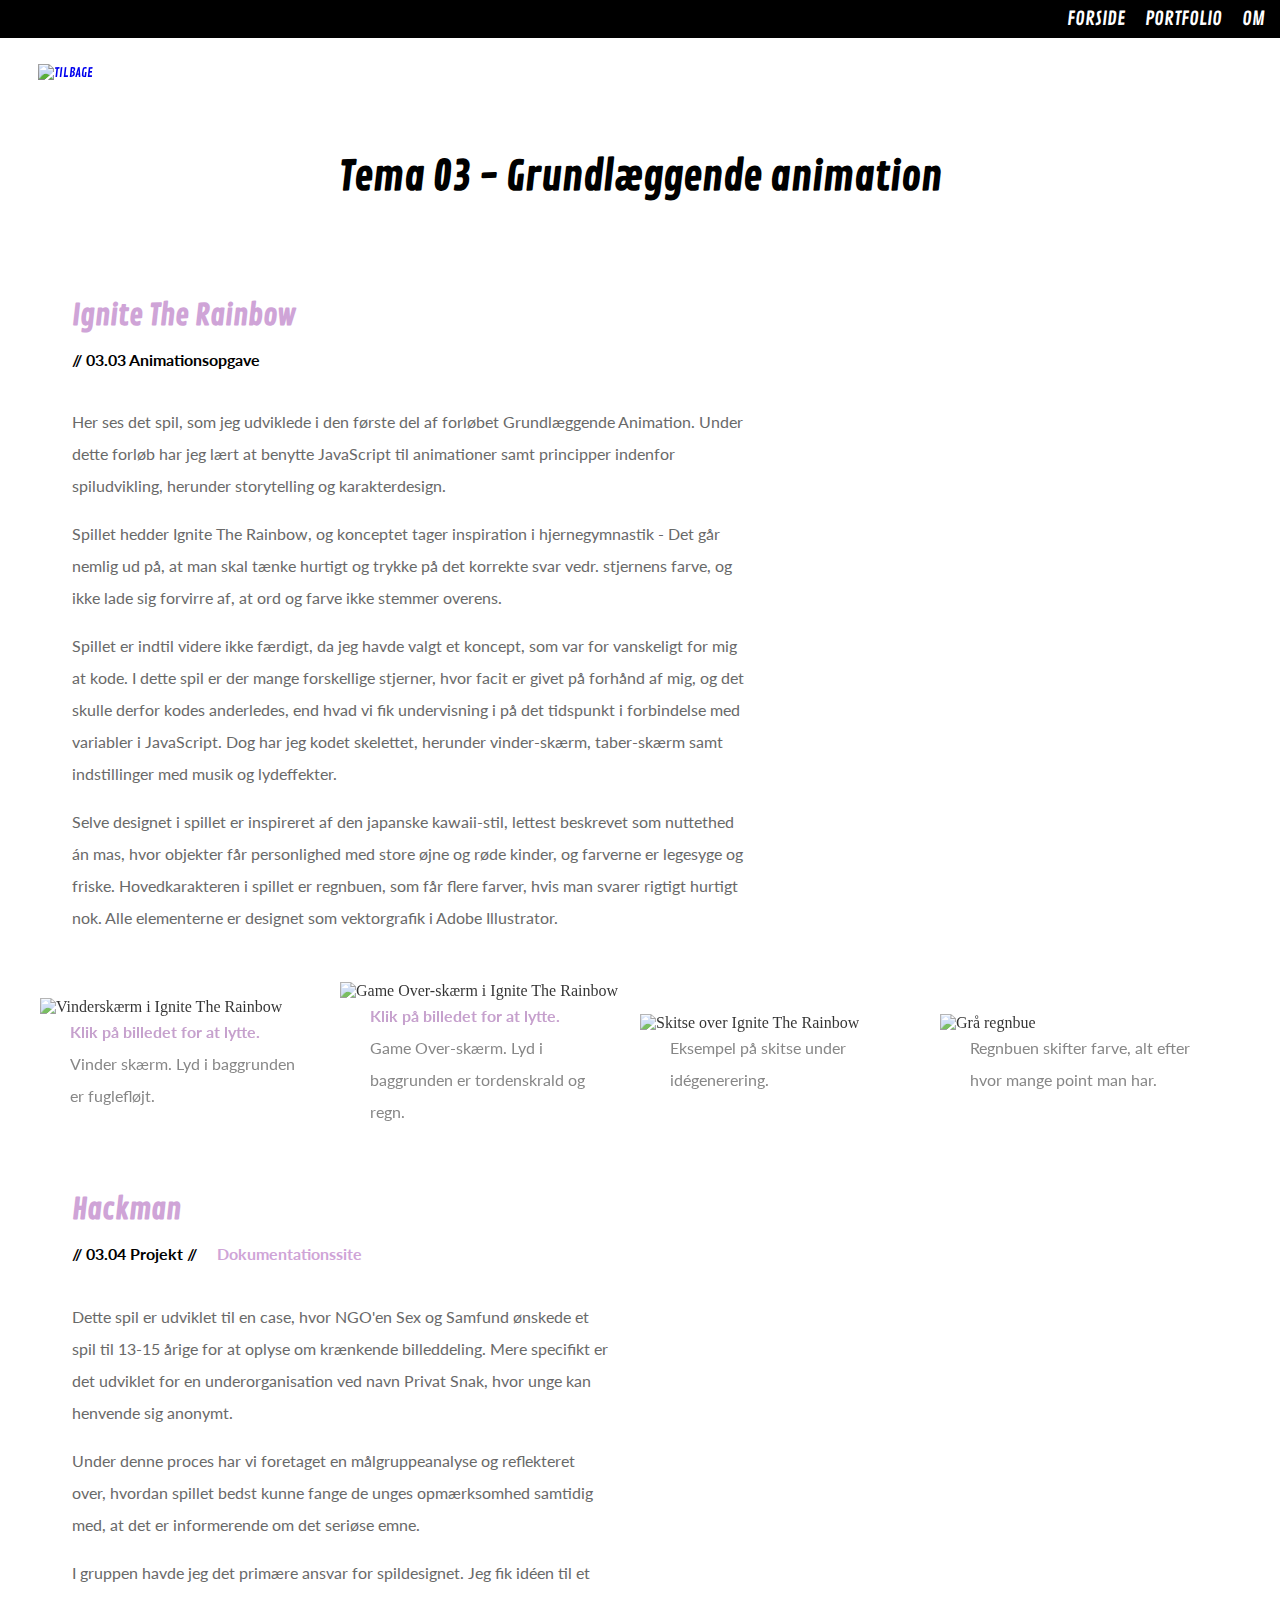
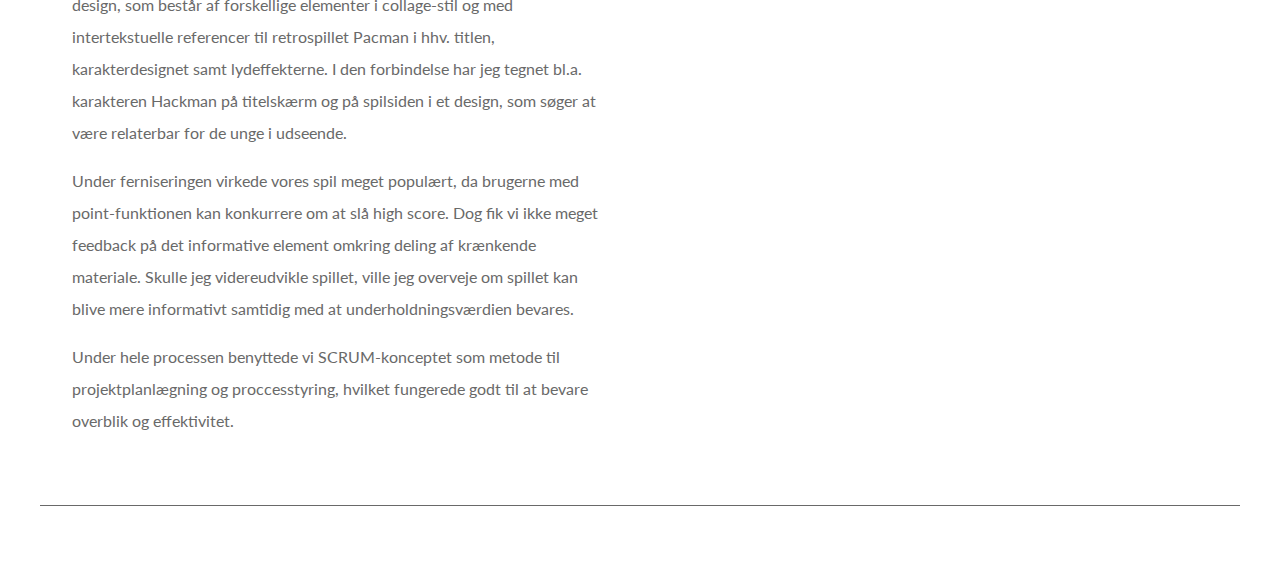
==== animation.html @ 1e894eaf "animation indhold webdesign" ====
<!DOCTYPE html>
<html lang="da">

<head>
	<meta charset="utf-8">
	<meta name="viewport" content="width=device-width, initial-scale=1.0">
	<title>Grundlæggende Webdesign</title>
	<link rel="stylesheet" href="style.css">
	<link href="https://fonts.googleapis.com/css?family=Contrail+One" rel="stylesheet">
	<link href="https://fonts.googleapis.com/css?family=Lato" rel="stylesheet">
</head>

<body>

	<header>


		<nav>
			<a href="index.html">FORSIDE</a>
			<a href="portfolio.html">PORTFOLIO</a>
			<a href="om.html">OM</a>

		</nav>

	</header>

	<a href="portfolio.html"> <img src="billeder/pil.png" class="tilbage" alt="Tilbage"></a>

	<section id="animation">
		<h2>Tema 03 - Grundlæggende animation</h2>
		<h3>Ignite The Rainbow</h3>
		<h4>// 03.03 Animationsopgave</h4>
		<div class="sectionwrapper">
			<div class="column">

				<p>Her ses det spil, som jeg udviklede i den første del af forløbet Grundlæggende Animation. Under dette forløb har jeg lært at benytte JavaScript til animationer samt principper indenfor spiludvikling, herunder storytelling og karakterdesign.</p>
				<p> Spillet hedder Ignite The Rainbow, og konceptet tager inspiration i hjernegymnastik - Det går nemlig ud på, at man skal tænke hurtigt og trykke på det korrekte svar vedr. stjernens farve, og ikke lade sig forvirre af, at ord og farve ikke stemmer overens.</p>

				<p>
					Spillet er indtil videre ikke færdigt, da jeg havde valgt et koncept, som var for vanskeligt for mig at kode. I dette spil er der mange forskellige stjerner, hvor facit er givet på forhånd af mig, og det skulle derfor kodes anderledes, end hvad vi fik undervisning i på det tidspunkt i forbindelse med variabler i JavaScript. Dog har jeg kodet skelettet, herunder vinder-skærm, taber-skærm samt indstillinger med musik og lydeffekter.

				</p>

				<p>
					Selve designet i spillet er inspireret af den japanske kawaii-stil, lettest beskrevet som nuttethed án mas, hvor objekter får personlighed med store øjne og røde kinder, og farverne er legesyge og friske. Hovedkarakteren i spillet er regnbuen, som får flere farver, hvis man svarer rigtigt hurtigt nok. Alle elementerne er designet som vektorgrafik i Adobe Illustrator.</p>


			</div>


			<div class="rainbow">
				<div class="column">
					<embed src="http://sofiatolstrup.dk/kea/03-animation/Produktion2/" style="width:400px; height: 500px;"></div>
			</div>
		</div>

		<div class="sectionwrapper">
			<div class="rainbow_column">
				<div id="vindermusik_klik"><img src="billeder/regnbue_vinder.png" alt="Vinderskærm i Ignite The Rainbow">
					<p class="bold">Klik på billedet for at lytte.</p>
					<p>Vinder skærm. Lyd i baggrunden er fuglefløjt.</p>
				</div>
			</div>



			<div class="rainbow_column">
				<div id="tabermusik_klik"><img src="billeder/regnbue_gameover.png" alt="Game Over-skærm i Ignite The Rainbow">
					<p class="bold">Klik på billedet for at lytte.</p>
					<p>Game Over-skærm. Lyd i baggrunden er tordenskrald og regn.</p>

				</div>
			</div>

			<div class="rainbow_column"><img src="billeder/skitse_regnbue.png" alt="Skitse over Ignite The Rainbow">
				<p>Eksempel på skitse under idégenerering.</p>
			</div>

			<div class="rainbow_column"><img src="billeder/karakterer_regnbue.png" alt="Grå regnbue">
				<p>Regnbuen skifter farve, alt efter hvor mange point man har.</p>
			</div>
		</div>






		<h3>Hackman</h3>
		<h4>// 03.04 Projekt // <a href="https://janhol.dk/kea/03-Animation/03.05.01/" target="_blank">Dokumentationssite</a></h4>
		<div class="sectionwrapper">

			<div class="column">

				<p>Dette spil er udviklet til en case, hvor NGO'en Sex og Samfund ønskede et spil til 13-15 årige for at oplyse om krænkende billeddeling. Mere specifikt er det udviklet for en underorganisation ved navn Privat Snak, hvor unge kan henvende sig anonymt.
				</p>
				<p>Under denne proces har vi foretaget en målgruppeanalyse og reflekteret over, hvordan spillet bedst kunne fange de unges opmærksomhed samtidig med, at det er informerende om det seriøse emne.</p>
				<p>I gruppen havde jeg det primære ansvar for spildesignet. Jeg fik idéen til et design, som består af forskellige elementer i collage-stil og med intertekstuelle referencer til retrospillet Pacman i hhv. titlen, karakterdesignet samt lydeffekterne. I den forbindelse har jeg tegnet bl.a. karakteren Hackman på titelskærm og på spilsiden i et design, som søger at være relaterbar for de unge i udseende.</p>
				<p>Under ferniseringen virkede vores spil meget populært, da brugerne med point-funktionen kan konkurrere om at slå high score. Dog fik vi ikke meget feedback på det informative element omkring deling af krænkende materiale. Skulle jeg videreudvikle spillet, ville jeg overveje om spillet kan blive mere informativt samtidig med at underholdningsværdien bevares.
				</p>
				<p>Under hele processen benyttede vi SCRUM-konceptet som metode til projektplanlægning og proccesstyring, hvilket fungerede godt til at bevare overblik og effektivitet.</p>
			</div>

			<div class="column">
				<div class="hackman">
					<embed src="http://sofiatolstrup.dk/hackman/" style="width:100%; height: 300px;"></div>
			</div>
		</div>

	</section>

	<audio id="musik_vinder" src="audio/levelcompleteLyd.mp3"></audio>

	<audio id="musik_taber" src="audio/gameoverlyd.mp3"></audio>

	<script src="javascript.js"></script>
</body>

</html>
---- style.css ----
/* Universelt */

section {
	max-width: 1200px;
	margin: auto;
}

h1 {
	font-family: 'Contrail One', cursive;
	color: #cfa4d7;
	font-weight: 400;
	font-style: normal;
	font-size: 2rem;
	margin-bottom: 0px;
	margin-left: 0.5em;
}

h2 {
	text-align: center;
	color: black;
	font-family: 'Contrail One', cursive;
	font-size: 1.5rem;
	text-align: center;
	margin-bottom: 0px;
	margin-top: 3em;
	background-image: url(billeder/stroke2.png);
	background-size: 30%;
	background-position: center;
	background-repeat: no-repeat;
	padding: 2rem;
}

h3 {
	font-family: 'Contrail One', cursive;
	color: #cfa4d7;
	font-size: 1.2rem;
	margin-top: 5rem;
	margin: 2rem;
	margin-bottom: 0;
}

h4 {
	font-family: 'Lato', sans-serif;
	margin-left: 2rem;
	margin-top: 1rem;
	font-size: 1rem;
	overflow: visible;
}

h4 a {
	font-family: 'Lato', sans-serif;
	margin-top: 0.5rem;
	text-transform: none;
	background-image: url(billeder/stroke_cirkel.png);
	background-size: 100%;
	background-position: center;
	background-repeat: no-repeat;
	padding: 1rem;
}

h4 a:link {
	font-family: 'Lato', sans-serif;
	text-transform: none;
	font-size: 1rem;
	font-weight: 700;
	color: #cfa4d7;
}


h4 a:visited {

	font-style: normal;
	font-weight: 700;
	color: #cfa4d7;
}


h4 a:hover {

	font-style: normal;
	font-weight: 700;
	color: dimgrey;
}


h4 a:active {

	font-style: normal;
	font-weight: 700;

	color: dimgrey;
}

body {
	margin: 0px;
}

img {
	width: 100%;
}


.sectionwrapper {
	display: flex;
	flex-wrap: wrap;
}

.column {
	flex-basis: 200px;
	flex-grow: 1;
	margin: 2rem;
	margin-top: 0;
}

.column_billede {
	flex-basis: 200px;
	flex-grow: 1;
	color: white;
	position: relative;
	text-align: center;
	margin: 2rem;
}



p {
	color: dimgrey;
	font-family: 'Lato', sans-serif;
	line-height: 2;
	font-size: 1rem;
}


a {
	font-family: 'Contrail One', cursive;
	font-weight: 100;
	text-decoration: none;
	font-size: 10pt;
	text-transform: uppercase;
}

p a:link {
	font-family: 'Lato', sans-serif;
	text-transform: none;
	font-size: 1rem;
	font-weight: 700;
	color: dimgrey;
}


p a:visited {

	font-style: normal;
	font-weight: 700;
	color: dimgray;
}


p a:hover {

	font-style: normal;
	font-weight: 700;
	color: #cfa4d7;
}


p a:active {

	font-style: normal;
	font-weight: 700;

	color: #dadbfc;
}

/* Tilbageknap */

.tilbage {
	position: fixed;
	top: 5vw;
	left: 3vw;
	width: 5%;
}

/* Header */

header {
	position: fixed;
	width: 100%;
	top: 0;
}

header nav {
	display: flex;
	flex-direction: column;
	justify-content: flex-end;
	z-index: 100000000;
}

header nav a {
	color: white;
	margin: 2px;
	background-color: rgba(0, 0, 0, 0.85);
	background-size: cover;
	align-self: flex-end;
	padding: 2px;
	font-size: 1.2em;

}


header nav a:link {
	font-weight: 100;
	color: white;
}


header nav a:visited {

	font-style: normal;
	font-weight: 100;
	color: white;
}


header nav a:hover {

	font-style: normal;
	font-weight: 500;
	color: #cfa4d7;
}


header nav a:active {

	font-style: normal;
	font-weight: 100;

	color: #dadbfc;
}

/* Dokumentation og værktøjer */
.liste {
	flex-basis: 300px;
	flex-grow: 1;
	margin: 2rem;
	margin-top: 0;
	float: left;
}


/* Forside */

.forside {
	text-align: center;
}

.forside a {
	z-index: 3;
	margin-top: -35vw;
	font-size: 3rem;
	font-family: 'Permanent Marker', cursive;
	color: rgba(0, 0, 0, 0.66);
}

/* Portfolio */

#portfolio {
	margin-top: 5rem;
}

#portfolio .sectionwrapper {
	justify-content: center;
}

.column_portfolio {
	flex-basis: 200px;
	flex-grow: 1;
	max-width: 350px;
	margin: 1rem;
}

#portfolio img:hover {
	transition: .5s ease;
	transform: scale(1.07);
}

/* Webdesign */

.billede_webdesign {
	position: relative;
	text-align: center;
	color: white;
}

.centered {
	position: absolute;
	top: 50%;
	left: 50%;
	transform: translate(-50%, -50%);
}

.centered a:link {
	font-size: 2.5rem;
	font-weight: 100;
	color: white;
	background-color: #cfa4d7;
}


.centered a:visited {

	font-style: normal;
	font-weight: 100;
	color: white;
}


.centered a:hover {

	font-style: normal;
	font-weight: 500;
	color: white;
}


.centered a:active {

	font-style: normal;
	font-weight: 100;

	color: #dadbfc;
}


#webdesign {
	border-bottom: 1px;
	border-style: solid;
	border-top: 0px;
	border-left: 0px;
	border-right: 0px;
	padding-bottom: 20px;
	border-color: dimgrey;
	margin-bottom: 5vw;
}

.billede_webdesign {
	filter: opacity(80%);
}

.billede_webdesign:hover {
	transition: 0.5s ease-out;
	filter: opacity(100%);
}

/* Indhold */

video {
	width: 100%;
}


.center {
	width: 80%;
	margin: 0 auto;
	display: block;
}

h3.center {
	text-align: center;
	font-size: 1.2rem;
	margin-bottom: 1rem;
	color: dimgrey;
}

#indhold {
	border-bottom: 1px;
	border-style: solid;
	border-top: 0px;
	border-left: 0px;
	border-right: 0px;
	padding-bottom: 20px;
	border-color: dimgrey;
	background-color: white;
	padding: 2rem;
	margin-bottom: 5rem;
}

.billede_column {
	filter: opacity(80%);
}

.billede_column:hover {
	transition: 0.5s ease-out;
	filter: opacity(100%);
}

.billede_column {
	flex-basis: 200px;
	flex-grow: 1;
	position: relative;
	text-align: center;
	color: white;
}

/* Animation */

p.bold {
	font-weight: 700;
	color: #b889c1;

}

.rainbow_column {
	flex-basis: 200px;
	flex-grow: 1;
	filter: opacity(80%);
	align-content: center;
}

.rainbow_column p {
	max-width: 80%;
	margin: auto;
}

.rainbow_column img {
	width: 80%;
}

.rainbow_column:hover {
	transition: 0.5s ease-out;
	filter: opacity(100%);
	transform: scale(1.1);
}


#animation {
	border-bottom: 1px;
	border-style: solid;
	border-top: 0px;
	border-left: 0px;
	border-right: 0px;
	padding-bottom: 20px;
	border-color: dimgrey;
	margin-bottom: 5rem;
}


/* UX */

h4.temadok {
	text-align: center;
}

.ux_prototype {
	flex-basis: 300px;
	align-content: center;
	text-align: center;
	color: black;
	position: relative;
	opacity: 0.8;
}

.ux_middle {
	opacity: 0;
	position: absolute;
	top: 50%;
	left: 50%;
	transform: translate(-50%, -50%);
	text-align: center;
}

.ux_prototype:hover .ux_middle {
	transition: 0.3s ease-out;
	opacity: 1;
}

.ux_prototype:hover {
	transition: 0.5s ease-out;
	opacity: 1;
	transform: scale(1.025);
}


#ux img {
	width: 80%;
}



#ux .sectionwrapper {
	justify-content: center;
}


#ux {
	border-bottom: 1px;
	border-style: solid;
	border-top: 0px;
	border-left: 0px;
	border-right: 0px;
	padding-bottom: 20px;
	border-color: dimgrey;
	margin-bottom: 5rem;
}


.ux_middle a:link {
	font-size: 2rem;
	font-weight: 100;
	color: white;
	background-color: #cfa4d7;
}


.ux_middle a:visited {

	font-style: normal;
	font-weight: 100;
	color: white;
}


.ux_middle a:hover {

	font-style: normal;
	font-weight: 500;
	color: white;
}


.ux_middle a:active {

	font-style: normal;
	font-weight: 100;

	color: #dadbfc;
}

/* Om */

#om .sectionwrapper img {
	width: 60%;
	margin-top: 1.5vw;
}

#om .column {
	flex-basis: 200px;
	flex-grow: 1;
	margin: 20px;
}

#om .column_mig {
	flex-basis: 200px;
	flex-grow: 1;
	margin: 20px;
	text-align: center;
}

#om {
	border-bottom: 1px;
	border-style: solid;
	border-top: 0px;
	border-left: 0px;
	border-right: 0px;
	padding-bottom: 20px;
	border-color: dimgray;
}

#om .sectionwrapper {
	margin-top: 2rem;
	max-width: 70vw;
	margin: auto;
}



/* Desktop mediaquery*/

@media only screen and (min-width:700px) {

	/* Desktop forside */

	#forside {
		text-align: center;
	}

	#forside img {
		max-width: 60vw;
		position: relative;
	}

	.forside a {
		right: 10vw;
		bottom: 10vw;
		margin-bottom: 0;
		font-size: 4rem;
		font-family: 'Permanent Marker', cursive;
		color: rgba(0, 0, 0, 0.66);
		font-weight: 400;
		font-style: normal;
		position: absolute;
	}

	/* Desktop generelt */

	header {
		background: none;
		z-index: 100;
	}

	header nav {
		flex-direction: row;
		display: flex;
		background: black;
		padding: 5px;
		margin-top: 0px;
		margin-left: 0px;
		margin-right: 0px;
		margin-bottom: 10px;
		justify-content: flex-end;
	}

	header nav a {
		padding: 0 0.5rem 0;
		font-size: 1.2rem;
		border-left: 0px;
		background: none;
	}

	nav a:hover {

		font-style: normal;
		font-weight: 500;
		color: white;
	}

	header nav a:last-child {
		border-right: none;
	}



	h1 {
		top: 0;
		font-size: 2.5rem;
	}


	h2 {
		font-size: 2.5rem;

	}

	h3 {
		font-size: 1.8rem;
		margin-top: 4rem;
	}


	/* Portfolio desktop */

	#portfolio {
		margin-top: 5rem;
		background-image: url(billeder/portfolio_baggrund.png);
		background-size: 100%;
		background-repeat: no-repeat;
		background-position: center;
	}

	/* Animationer Desktop */

	.rainbow:hover {
		transition: 0.5s ease-out;
		transform: scale(1.8) translateX(-10vw);
	}


	.hackman:hover {
		transition: 0.5s ease-out;
		transform: scale(2) translateX(-10vw);
	}



	/* UX Desktop */


	section#ux {
		max-width: 70vw;
	}

}
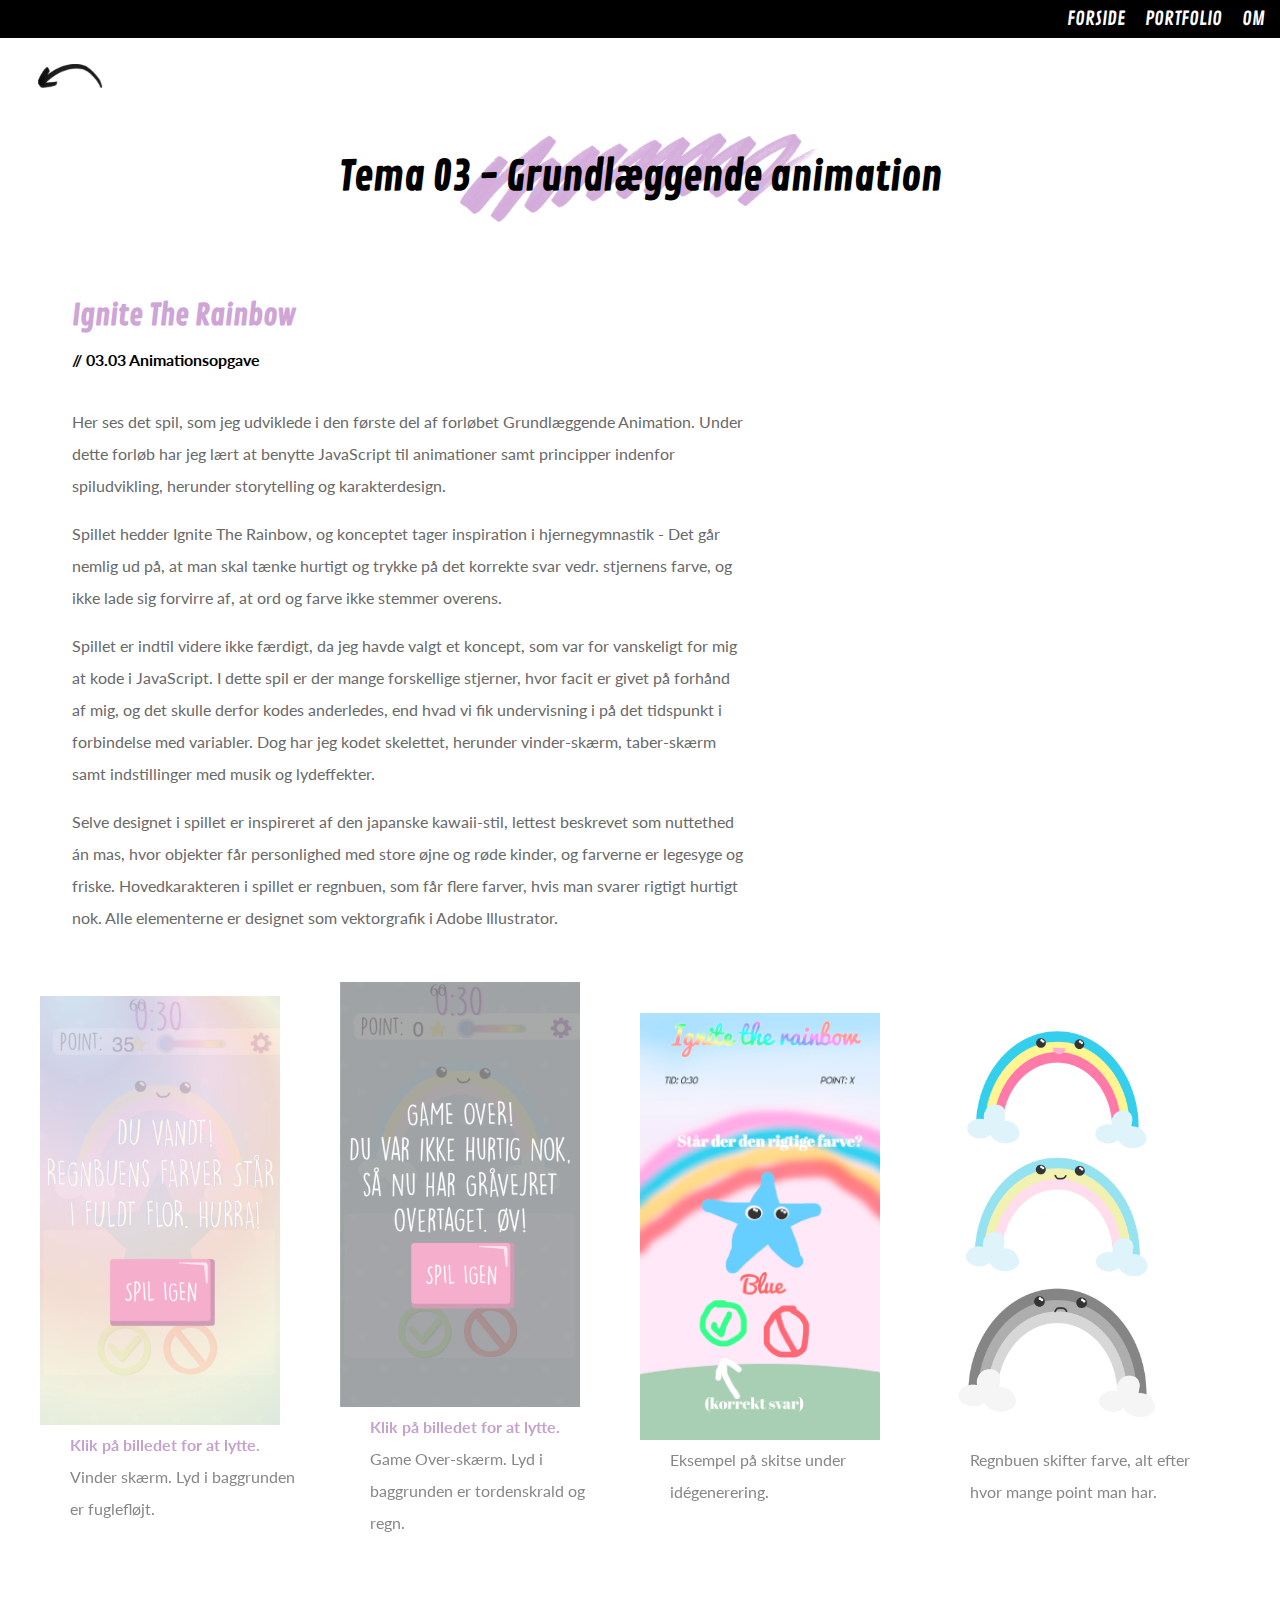
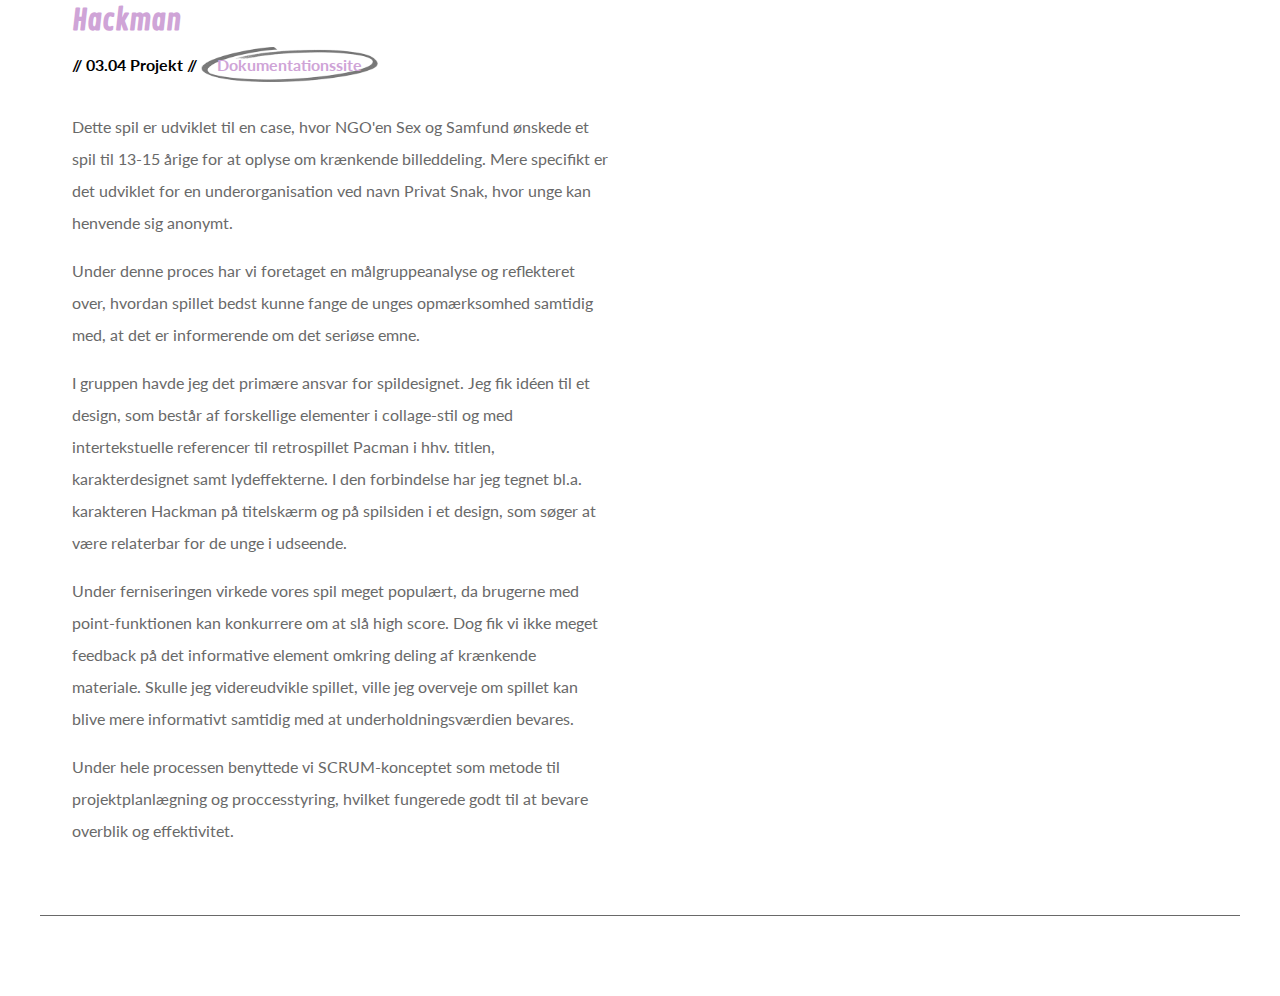
==== commit 1cd9f372: "Korrekturlæsning" ====
--- a/animation.html
+++ b/animation.html
@@ -37,7 +37,7 @@
 				<p> Spillet hedder Ignite The Rainbow, og konceptet tager inspiration i hjernegymnastik - Det går nemlig ud på, at man skal tænke hurtigt og trykke på det korrekte svar vedr. stjernens farve, og ikke lade sig forvirre af, at ord og farve ikke stemmer overens.</p>
 
 				<p>
-					Spillet er indtil videre ikke færdigt, da jeg havde valgt et koncept, som var for vanskeligt for mig at kode. I dette spil er der mange forskellige stjerner, hvor facit er givet på forhånd af mig, og det skulle derfor kodes anderledes, end hvad vi fik undervisning i på det tidspunkt i forbindelse med variabler i JavaScript. Dog har jeg kodet skelettet, herunder vinder-skærm, taber-skærm samt indstillinger med musik og lydeffekter.
+					Spillet er indtil videre ikke færdigt, da jeg havde valgt et koncept, som var for vanskeligt for mig at kode i JavaScript. I dette spil er der mange forskellige stjerner, hvor facit er givet på forhånd af mig, og det skulle derfor kodes anderledes, end hvad vi fik undervisning i på det tidspunkt i forbindelse med variabler. Dog har jeg kodet skelettet, herunder vinder-skærm, taber-skærm samt indstillinger med musik og lydeffekter.
 
 				</p>
 
@@ -83,9 +83,6 @@
 
 
 
-
-
-
 		<h3>Hackman</h3>
 		<h4>// 03.04 Projekt // <a href="https://janhol.dk/kea/03-Animation/03.05.01/" target="_blank">Dokumentationssite</a></h4>
 		<div class="sectionwrapper">
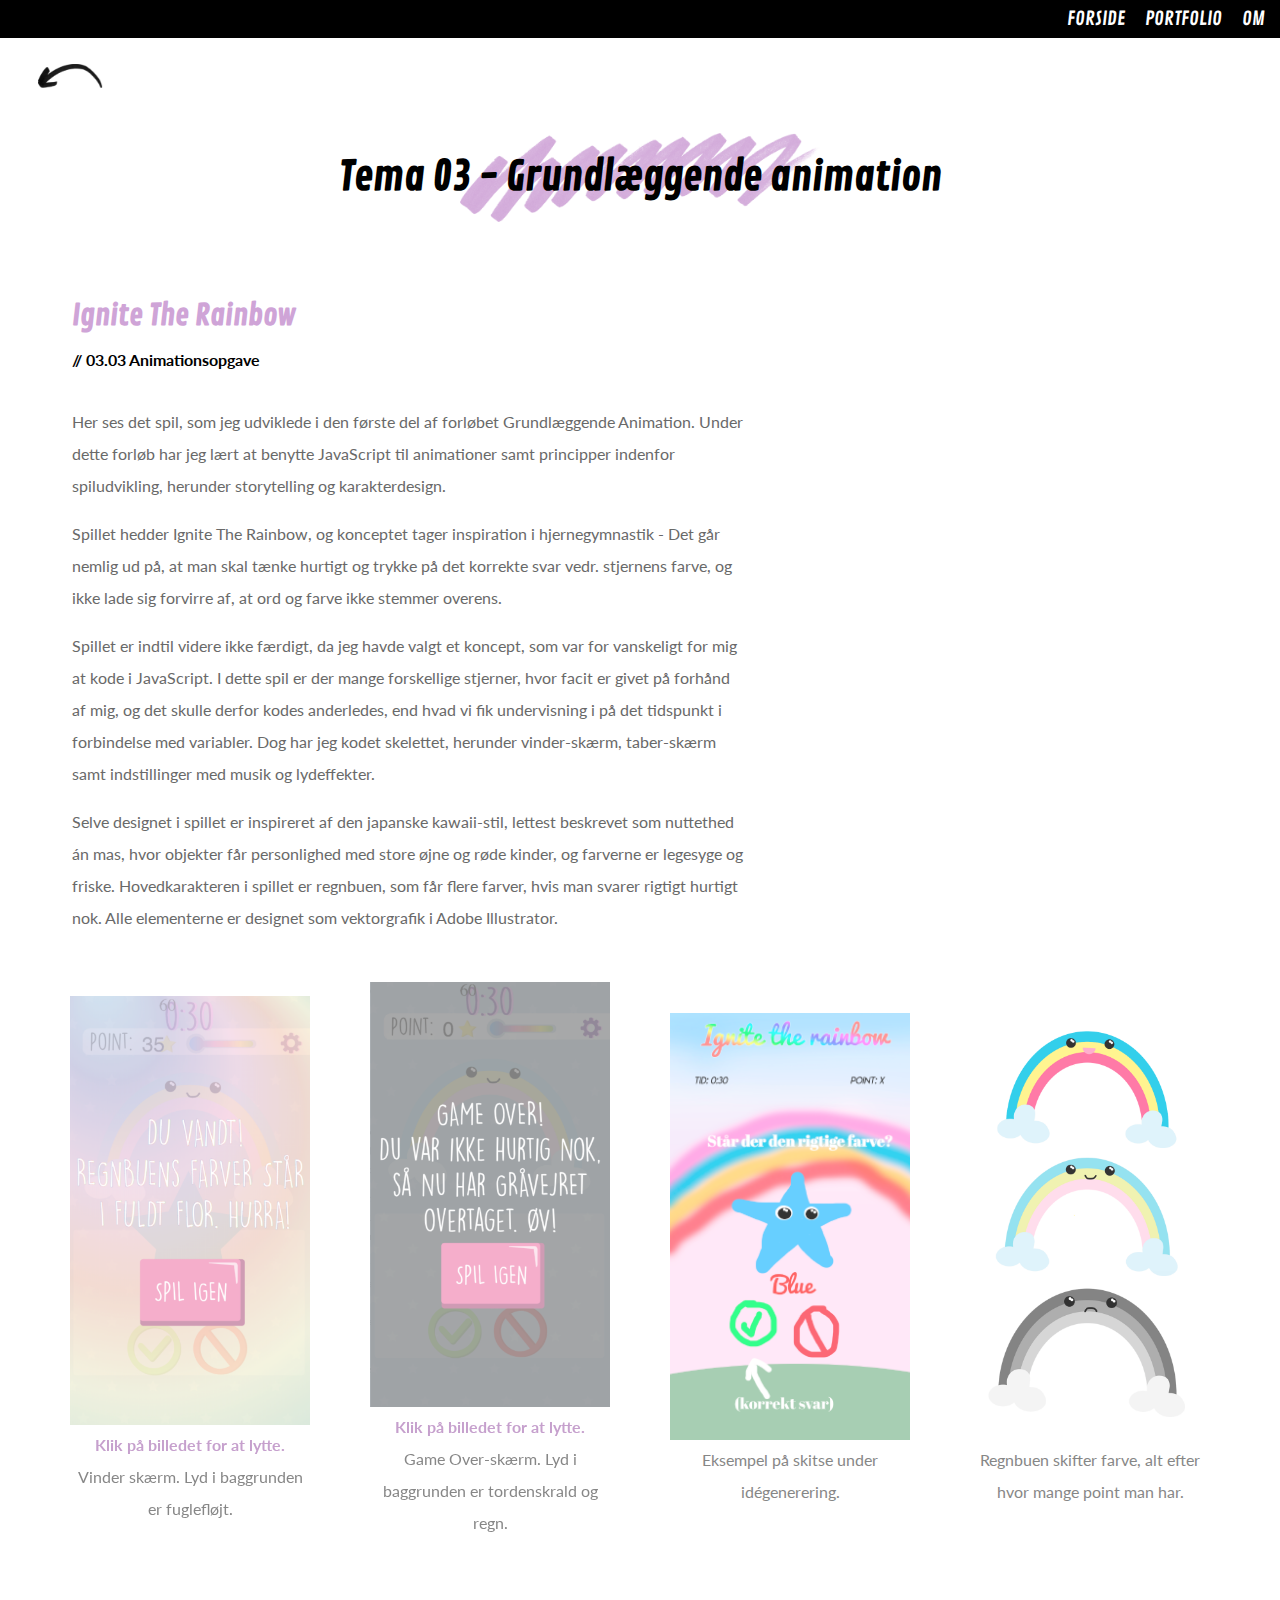
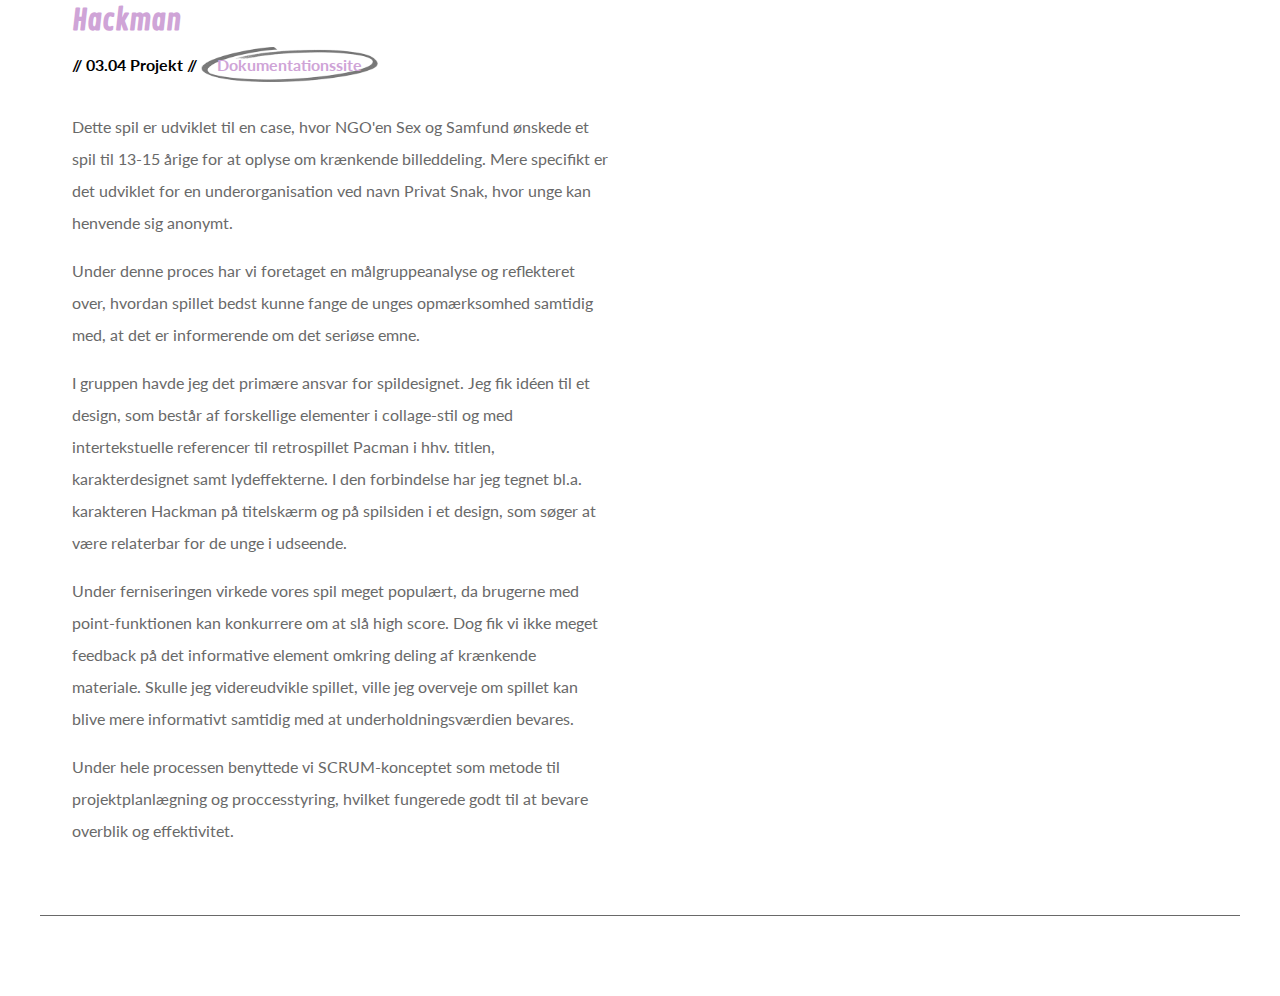
==== commit cc8cb172: "Rettet link til små bogstaver" ====
--- a/animation.html
+++ b/animation.html
@@ -106,7 +106,7 @@
 
 	</section>
 
-	<audio id="musik_vinder" src="audio/levelcompleteLyd.mp3"></audio>
+	<audio id="musik_vinder" src="audio/levelcompletelyd.mp3"></audio>
 
 	<audio id="musik_taber" src="audio/gameoverlyd.mp3"></audio>
 
--- a/style.css
+++ b/style.css
@@ -3,16 +3,6 @@
 section {
 	max-width: 1200px;
 	margin: auto;
-}
-
-h1 {
-	font-family: 'Contrail One', cursive;
-	color: #cfa4d7;
-	font-weight: 400;
-	font-style: normal;
-	font-size: 2rem;
-	margin-bottom: 0px;
-	margin-left: 0.5em;
 }
 
 h2 {
@@ -135,7 +125,7 @@
 	font-family: 'Contrail One', cursive;
 	font-weight: 100;
 	text-decoration: none;
-	font-size: 10pt;
+	font-size: 10rem;
 	text-transform: uppercase;
 }
 
@@ -203,7 +193,7 @@
 	background-size: cover;
 	align-self: flex-end;
 	padding: 2px;
-	font-size: 1.2em;
+	font-size: 1.2rem;
 
 }
 
@@ -256,7 +246,6 @@
 
 .forside a {
 	z-index: 3;
-	margin-top: -35vw;
 	font-size: 3rem;
 	font-family: 'Permanent Marker', cursive;
 	color: rgba(0, 0, 0, 0.66);
@@ -411,10 +400,12 @@
 }
 
 .rainbow_column {
-	flex-basis: 200px;
-	flex-grow: 1;
-	filter: opacity(80%);
-	align-content: center;
+	margin: auto;
+	flex-basis: 300px;
+	text-align: center;
+	color: black;
+	position: relative;
+	opacity: 0.8;
 }
 
 .rainbow_column p {
@@ -424,6 +415,7 @@
 
 .rainbow_column img {
 	width: 80%;
+	text-align: center;
 }
 
 .rainbow_column:hover {
@@ -444,6 +436,10 @@
 	margin-bottom: 5rem;
 }
 
+.column embed {
+	overflow: hidden;
+}
+
 
 /* UX */
 
@@ -539,7 +535,7 @@
 /* Om */
 
 #om .sectionwrapper img {
-	width: 60%;
+	max-width: 308px;
 	margin-top: 1.5vw;
 }
 
@@ -552,8 +548,8 @@
 #om .column_mig {
 	flex-basis: 200px;
 	flex-grow: 1;
-	margin: 20px;
-	text-align: center;
+	text-align: center;
+
 }
 
 #om {
@@ -568,7 +564,7 @@
 
 #om .sectionwrapper {
 	margin-top: 2rem;
-	max-width: 70vw;
+	max-width: 50rem;
 	margin: auto;
 }
 
